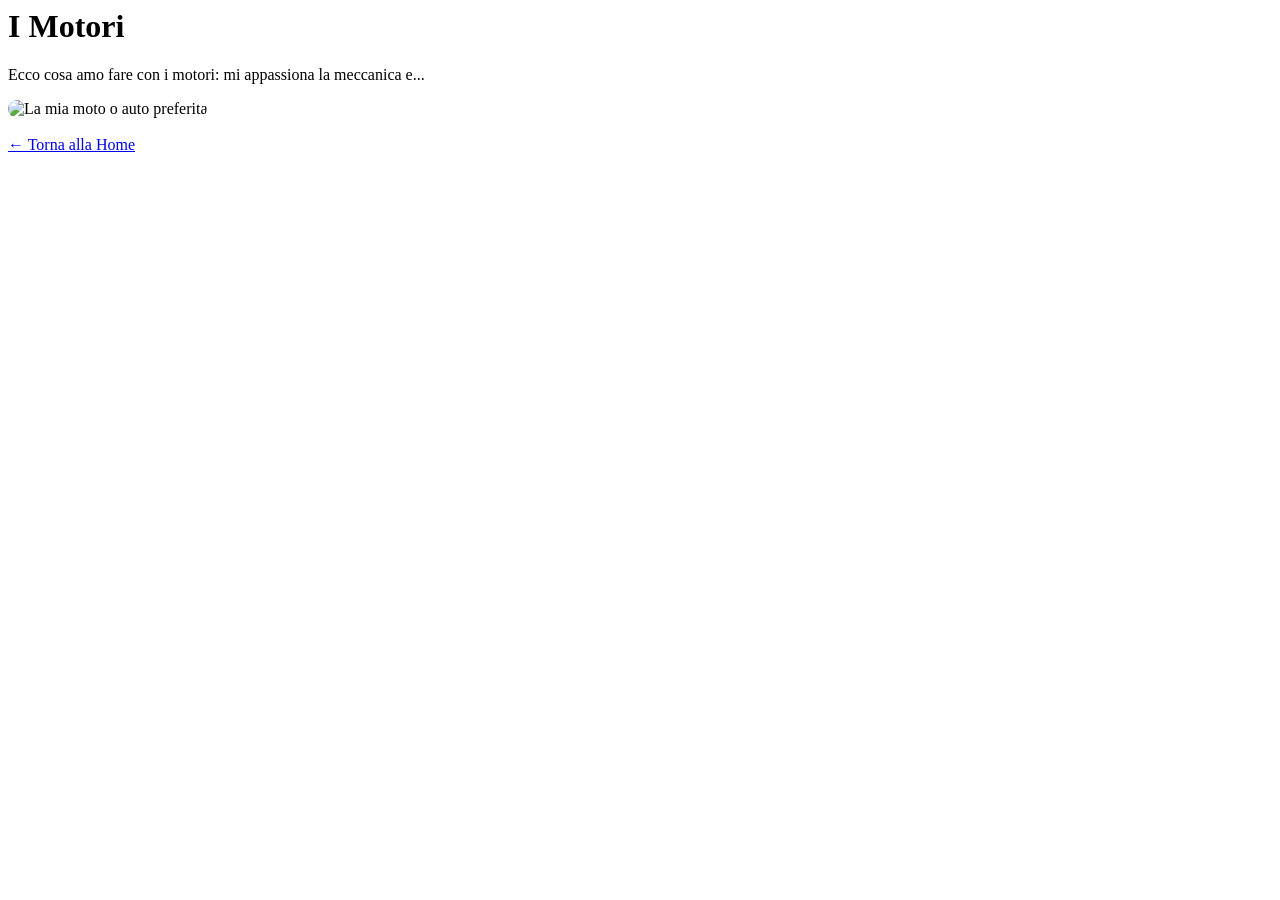
==== motori.html @ 654423bd "Add HTML structure for motors passion page" ====
<html lang="it">
<head>
  <meta charset="UTF-8">
  <title>La mia passione per i motori</title>
  <link rel="stylesheet" href="style.css">
</head>
<body>
  <div class="card">
    <h1>I Motori</h1>
    <p>Ecco cosa amo fare con i motori: mi appassiona la meccanica e...</p>
    
    <!-- Inserisci qui l'immagine (assicurati di caricare la foto nella stessa cartella su GitHub) -->
    <img src="tua-foto.jpg" alt="La mia moto o auto preferita" style="max-width: 100%; border-radius: 10px;">
    
    <br><br>
    <!-- Link per tornare alla home -->
    <a href="index.html">← Torna alla Home</a>
  </div>
</body>
</html>
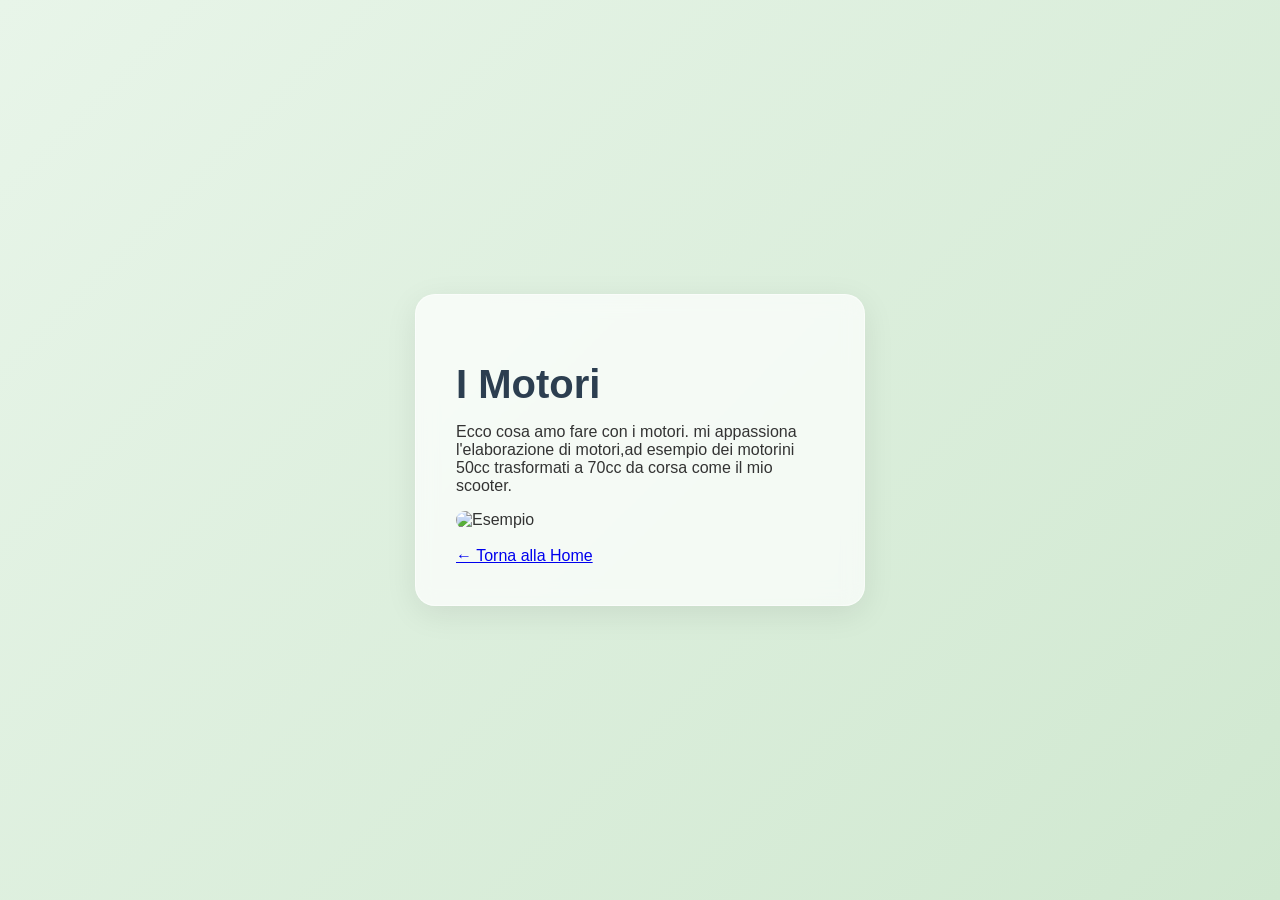
==== commit 7a6a7576: "Update motor description and image in motori.html" ====
--- a/motori.html
+++ b/motori.html
@@ -7,13 +7,10 @@
 <body>
   <div class="card">
     <h1>I Motori</h1>
-    <p>Ecco cosa amo fare con i motori: mi appassiona la meccanica e...</p>
-    
-    <!-- Inserisci qui l'immagine (assicurati di caricare la foto nella stessa cartella su GitHub) -->
-    <img src="tua-foto.jpg" alt="La mia moto o auto preferita" style="max-width: 100%; border-radius: 10px;">
+    <p>Ecco cosa amo fare con i motori. mi appassiona l'elaborazione di motori,ad esempio dei motorini 50cc trasformati a 70cc da corsa come il mio scooter.</p>
+    <img src="Foto.jpg" alt="Esempio" style="max-width: 100%; border-radius: 10px;">
     
     <br><br>
-    <!-- Link per tornare alla home -->
     <a href="index.html">← Torna alla Home</a>
   </div>
 </body>
--- a/style.css
+++ b/style.css
@@ -0,0 +1,31 @@
+body {
+  font-family: 'Segoe UI', Tahoma, Geneva, Verdana, sans-serif;
+  background: linear-gradient(135deg, #e8f5e9, #d0e8d0);
+  color: #333;
+  margin: 0;
+  padding: 0;
+  display: flex;
+  flex-direction: column;
+  align-items: center;
+  justify-content: center;
+  min-height: 100vh;
+}
+
+.card {
+  background: rgba(255, 255, 255, 0.7);
+  backdrop-filter: blur(10px);
+  -webkit-backdrop-filter: blur(10px);
+  padding: 40px;
+  border-radius: 20px;
+  box-shadow: 0 8px 32px rgba(0, 0, 0, 0.08);
+  border: 1px solid rgba(255, 255, 255, 0.5); 
+  max-width: 450px;
+  width: 100%;
+  box-sizing: border-box;
+}
+
+h1 {
+  color: #2c3e50;
+  margin-bottom: 10px;
+  font-size: 2.5em;
+}
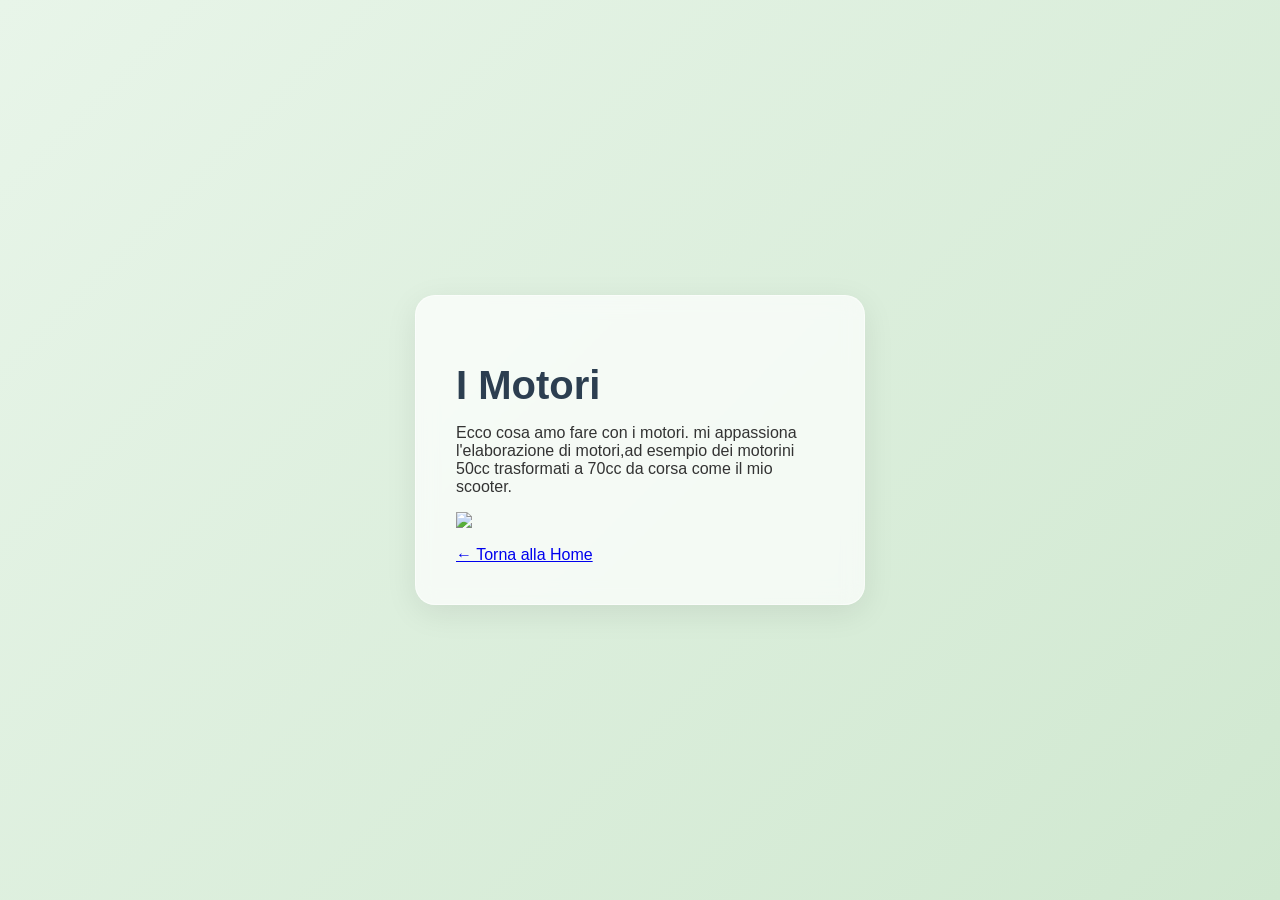
==== commit dc740433: "Update image source in motori.html" ====
--- a/motori.html
+++ b/motori.html
@@ -8,8 +8,7 @@
   <div class="card">
     <h1>I Motori</h1>
     <p>Ecco cosa amo fare con i motori. mi appassiona l'elaborazione di motori,ad esempio dei motorini 50cc trasformati a 70cc da corsa come il mio scooter.</p>
-    <img src="Foto.jpg" alt="Esempio" style="max-width: 100%; border-radius: 10px;">
-    
+  <img src="https://encrypted-tbn0.gstatic.com/images?q=tbn:ANd9GcRTKHkk_Bo3zwfXCZjtjIDDNF-y5zHebi5CCyCtHEpXd0CyS2FbEIMMXo9K&s=10">
     <br><br>
     <a href="index.html">← Torna alla Home</a>
   </div>
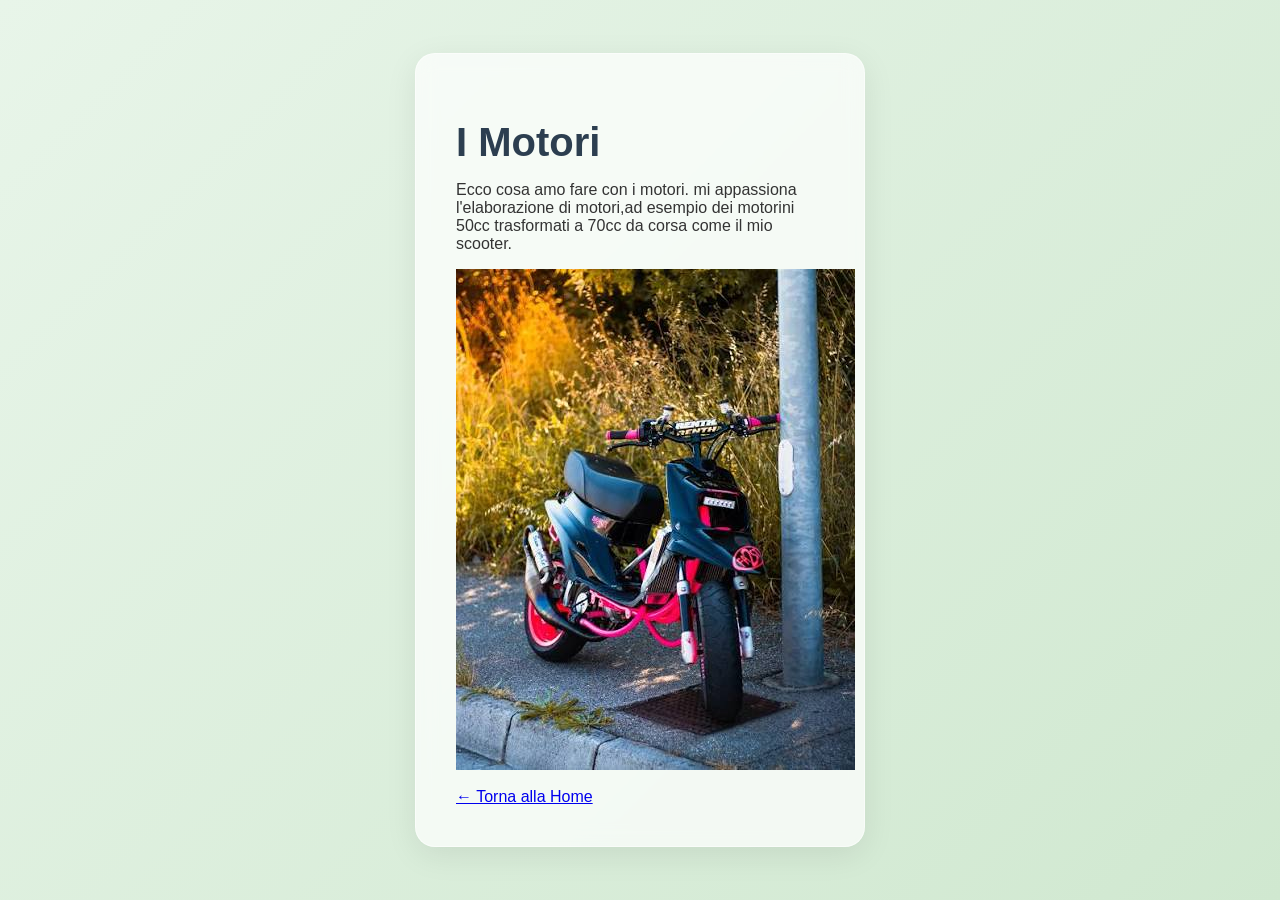
==== commit 0efec284: "Update image source in motori.html Replaced the image source with a local file." ====
--- a/motori.html
+++ b/motori.html
@@ -8,7 +8,7 @@
   <div class="card">
     <h1>I Motori</h1>
     <p>Ecco cosa amo fare con i motori. mi appassiona l'elaborazione di motori,ad esempio dei motorini 50cc trasformati a 70cc da corsa come il mio scooter.</p>
-  <img src="https://encrypted-tbn0.gstatic.com/images?q=tbn:ANd9GcRTKHkk_Bo3zwfXCZjtjIDDNF-y5zHebi5CCyCtHEpXd0CyS2FbEIMMXo9K&s=10">
+  <img src="booster.jpg">
     <br><br>
     <a href="index.html">← Torna alla Home</a>
   </div>
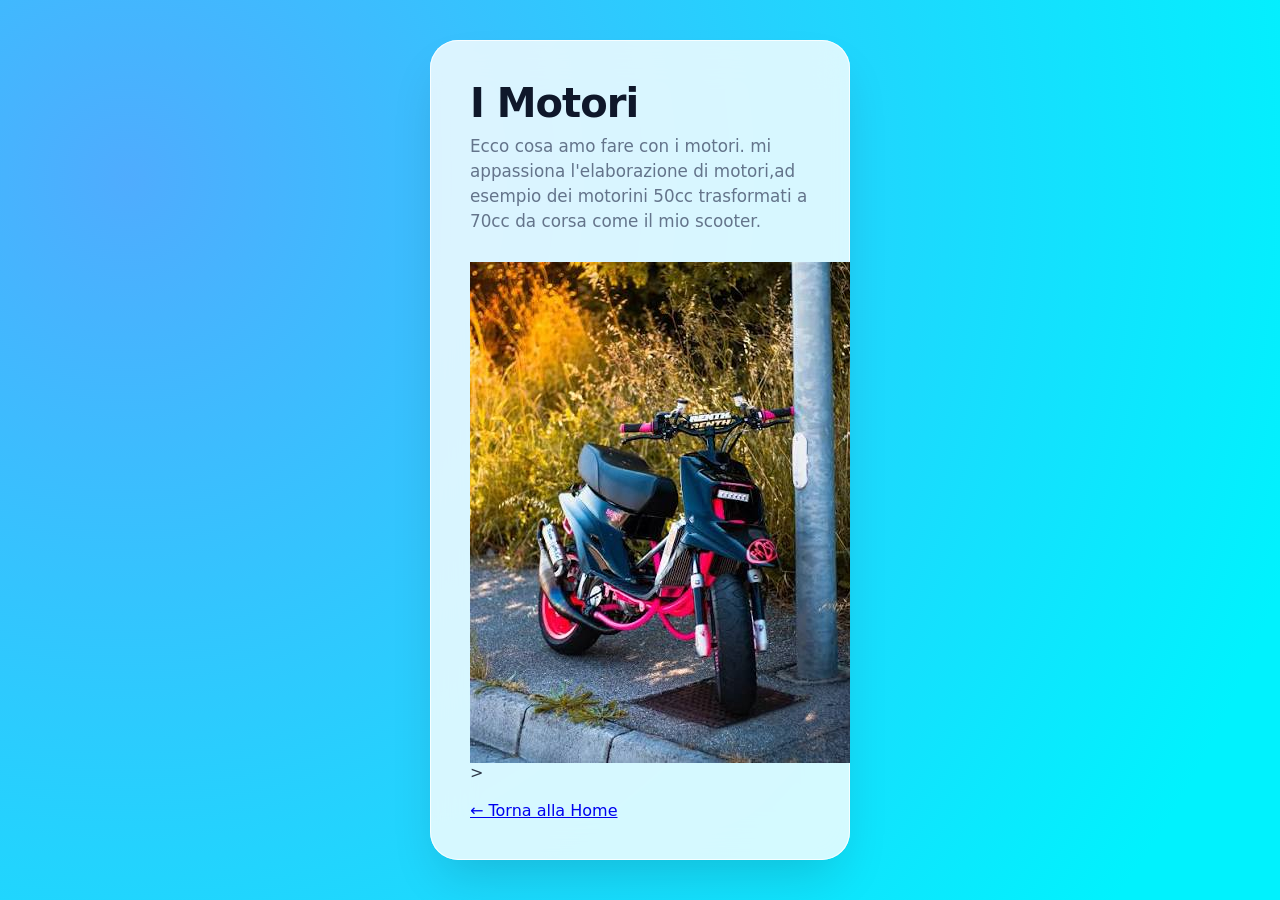
==== commit 1a1e5562: "Add class to image tag in motori.html" ====
--- a/motori.html
+++ b/motori.html
@@ -8,7 +8,7 @@
   <div class="card">
     <h1>I Motori</h1>
     <p>Ecco cosa amo fare con i motori. mi appassiona l'elaborazione di motori,ad esempio dei motorini 50cc trasformati a 70cc da corsa come il mio scooter.</p>
-  <img src="booster.jpg">
+  <img src="booster.jpg"class="card-img">> 
     <br><br>
     <a href="index.html">← Torna alla Home</a>
   </div>
--- a/style.css
+++ b/style.css
@@ -1,31 +1,104 @@
+:root {
+  --primary-color: #0f172a;
+  --accent-color: #00f2fe;
+  --text-main: #2d3748;
+  --text-muted: #64748b;
+  --card-bg: rgba(255, 255, 255, 0.82);
+}
+
 body {
-  font-family: 'Segoe UI', Tahoma, Geneva, Verdana, sans-serif;
-  background: linear-gradient(135deg, #e8f5e9, #d0e8d0);
-  color: #333;
+  font-family: 'Segoe UI', system-ui, -apple-system, sans-serif;
+  background: radial-gradient(circle at 10% 20%, #4facfe 0%, #00f2fe 90%);
+  color: var(--text-main);
   margin: 0;
-  padding: 0;
+  padding: 20px;
   display: flex;
-  flex-direction: column;
   align-items: center;
   justify-content: center;
   min-height: 100vh;
+  box-sizing: border-box;
+}
+.card {
+  position: relative;
+  background: var(--card-bg);
+  backdrop-filter: blur(20px);
+  -webkit-backdrop-filter: blur(20px);
+  padding: 40px;
+  border-radius: 28px;
+  box-shadow: 
+    0 25px 50px -12px rgba(0, 0, 0, 0.15),
+    0 0 0 1px rgba(255, 255, 255, 0.8) inset;
+  max-width: 420px;
+  width: 100%;
+  box-sizing: border-box;
+  transition: transform 0.4s cubic-bezier(0.175, 0.885, 0.32, 1.275), box-shadow 0.4s ease;
+}
+.card {
+  overflow: hidden;
+}
+.card:hover {
+  transform: translateY(-8px) scale(1.01);
+  box-shadow: 
+    0 35px 60px -15px rgba(0, 0, 0, 0.2),
+    0 0 0 1px rgba(255, 255, 255, 1) inset;
+}
+h1 {
+  color: var(--primary-color);
+  margin-top: 0;
+  margin-bottom: 8px;
+  font-size: 2.5em;
+  font-weight: 800;
+  letter-spacing: -1px;
+}
+p {
+  color: var(--text-muted);
+  font-size: 1.05em;
+  line-height: 1.5;
+  margin-top: 0;
+  margin-bottom: 28px;
+}
+h2 {
+  color: var(--primary-color);
+  font-size: 1.3em;
+  font-weight: 700;
+  margin-bottom: 16px;
+  letter-spacing: -0.3px;
+  display: flex;
+  align-items: center;
+}
+ul {
+  list-style: none;
+  padding: 0;
+  margin: 0;
+  display: flex;
+  flex-direction: column;
+  gap: 12px;
 }
 
-.card {
-  background: rgba(255, 255, 255, 0.7);
-  backdrop-filter: blur(10px);
-  -webkit-backdrop-filter: blur(10px);
-  padding: 40px;
-  border-radius: 20px;
-  box-shadow: 0 8px 32px rgba(0, 0, 0, 0.08);
-  border: 1px solid rgba(255, 255, 255, 0.5); 
-  max-width: 450px;
-  width: 100%;
-  box-sizing: border-box;
+ul li {
+  background: rgba(255, 255, 255, 0.6);
+  border: 1px solid rgba(255, 255, 255, 0.8);
+  border-radius: 14px;
+  padding: 14px 18px;
+  font-weight: 600;
+  color: var(--primary-color);
+  transition: all 0.25s ease;
+  display: flex;
+  align-items: center;
 }
 
-h1 {
-  color: #2c3e50;
-  margin-bottom: 10px;
-  font-size: 2.5em;
+ul li:hover {
+  background: #ffffff;
+  transform: translateX(6px);
+  box-shadow: 0 8px 20px rgba(0, 0, 0, 0.06);
 }
+ul li a {
+  color: var(--primary-color);
+  text-decoration: none;
+  width: 100%;
+  display: block;
+}
+
+ul li a:hover {
+  color: #0284c7;
+}
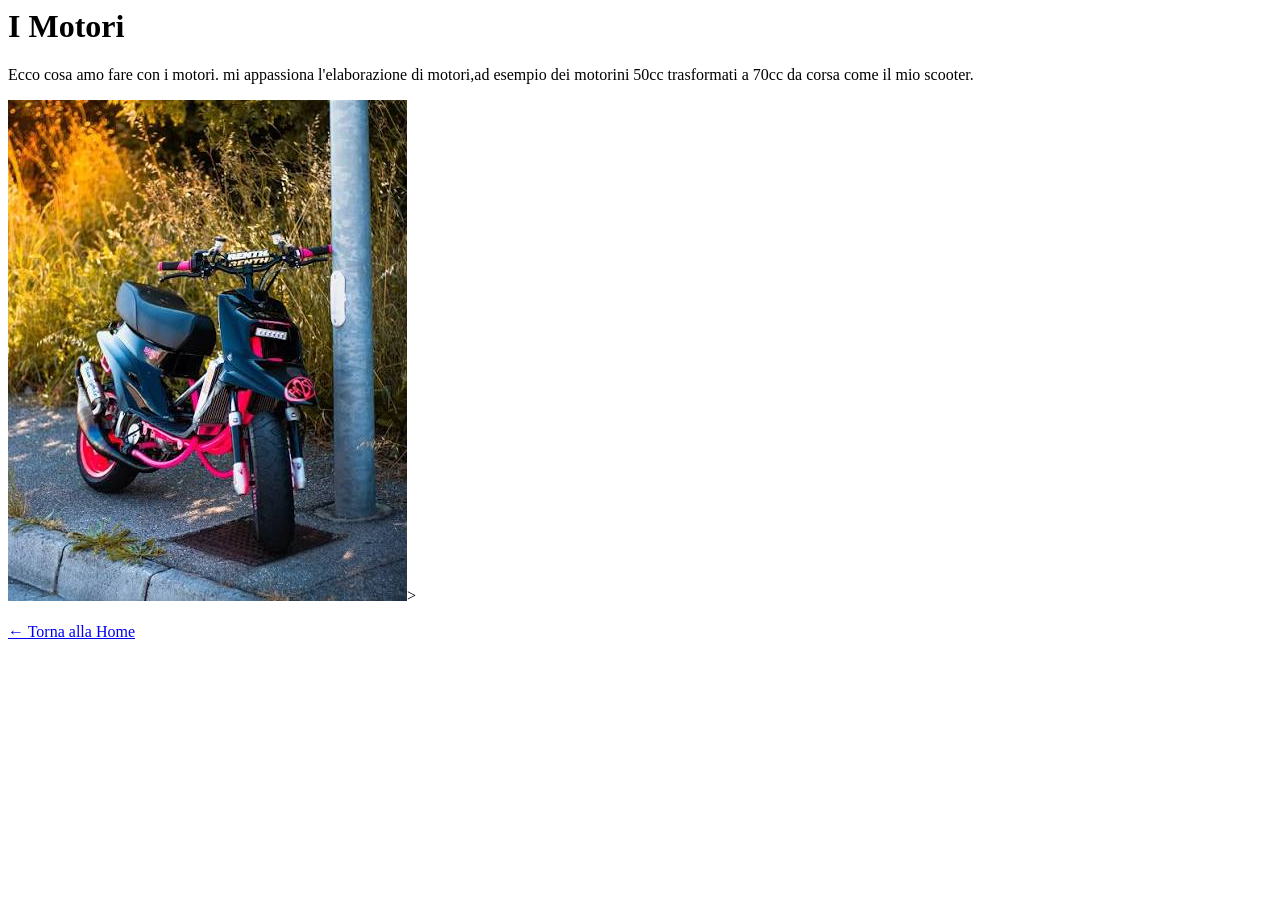
==== commit 46fe7121: "Change stylesheet link from style.css to style.html" ====
--- a/motori.html
+++ b/motori.html
@@ -2,7 +2,7 @@
 <head>
   <meta charset="UTF-8">
   <title>La mia passione per i motori</title>
-  <link rel="stylesheet" href="style.css">
+  <link rel="stylesheet" href="style.html">
 </head>
 <body>
   <div class="card">
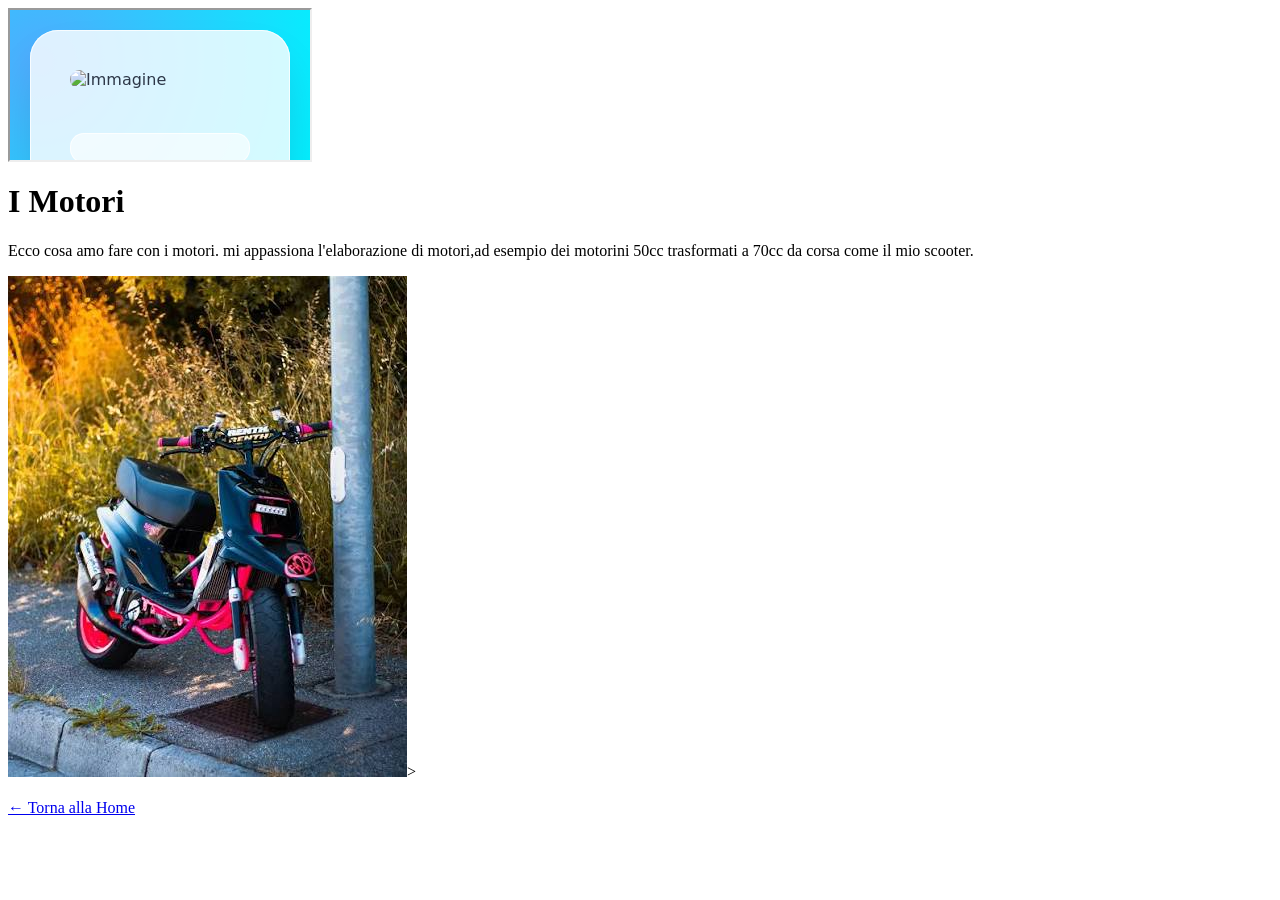
==== commit e245e930: "Change stylesheet link to iframe in motori.html" ====
--- a/motori.html
+++ b/motori.html
@@ -2,7 +2,7 @@
 <head>
   <meta charset="UTF-8">
   <title>La mia passione per i motori</title>
-  <link rel="stylesheet" href="style.html">
+<iframe src="style.html"></iframe>
 </head>
 <body>
   <div class="card">
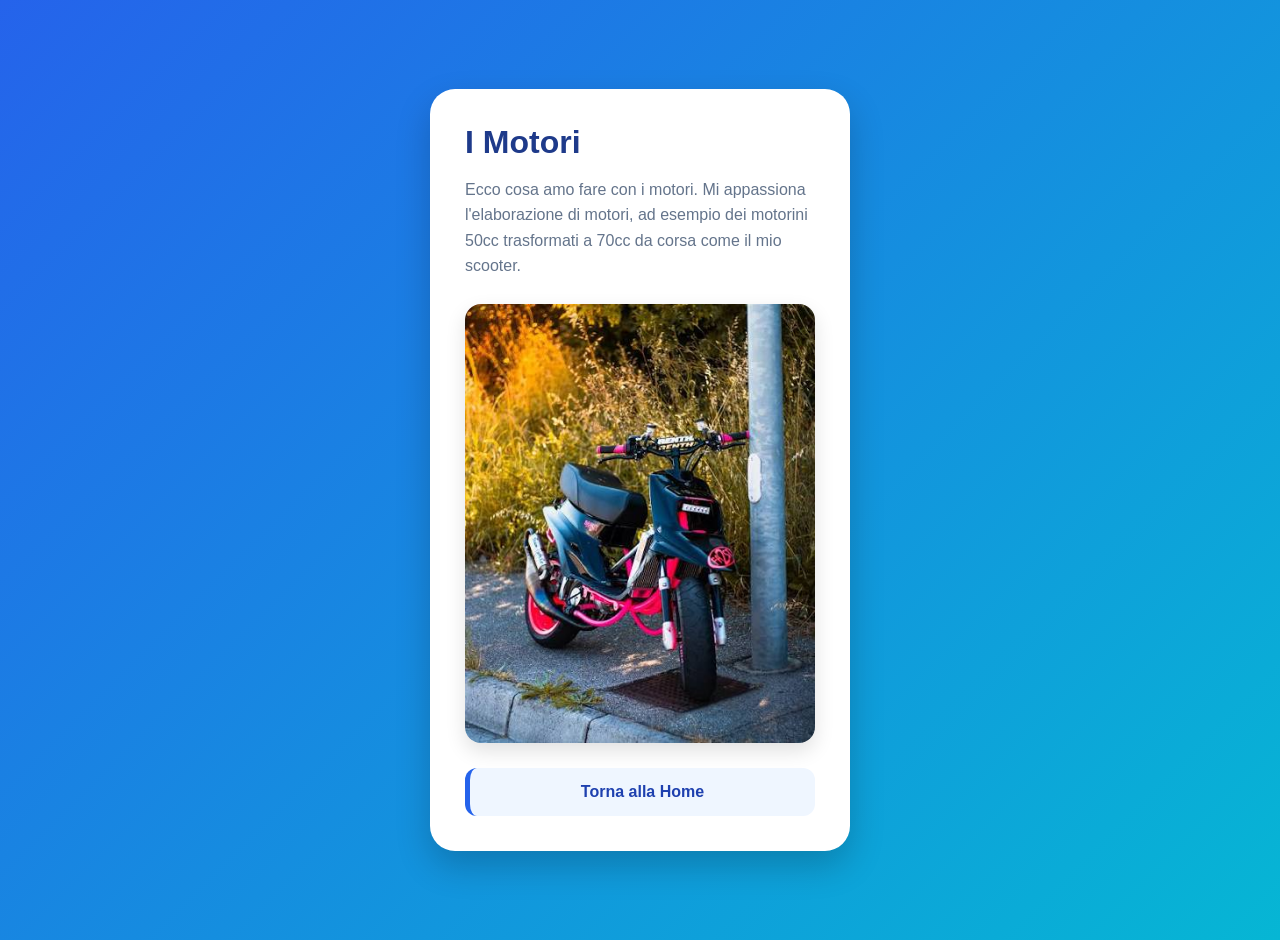
==== commit 9d2373a3: "Refactor motori.html for improved layout and design Updated the HTML structure and styling for bette" ====
--- a/motori.html
+++ b/motori.html
@@ -1,16 +1,68 @@
+
+<!DOCTYPE html>
 <html lang="it">
 <head>
-  <meta charset="UTF-8">
-  <title>La mia passione per i motori</title>
-<iframe src="style.html"></iframe>
+    <meta charset="UTF-8">
+    <title>La mia passione per i motori</title>
 </head>
-<body>
-  <div class="card">
-    <h1>I Motori</h1>
-    <p>Ecco cosa amo fare con i motori. mi appassiona l'elaborazione di motori,ad esempio dei motorini 50cc trasformati a 70cc da corsa come il mio scooter.</p>
-  <img src="booster.jpg"class="card-img">> 
-    <br><br>
-    <a href="index.html">← Torna alla Home</a>
-  </div>
+<body style="
+    font-family: Arial, sans-serif;
+    background: linear-gradient(135deg, #2563eb, #06b6d4);
+    margin: 0;
+    padding: 20px;
+    min-height: 100vh;
+    display: flex;
+    justify-content: center;
+    align-items: center;
+">
+    <div style="
+        background: white;
+        width: 100%;
+        max-width: 420px;
+        padding: 35px;
+        border-radius: 25px;
+        box-sizing: border-box;
+        box-shadow: 0 15px 35px rgba(0,0,0,0.2);
+    ">
+        <h1 style="
+            color: #1e3a8a;
+            font-size: 32px;
+            margin-top: 0;
+            margin-bottom: 10px;
+        ">
+            I Motori
+        </h1>
+        <p style="
+            color: #64748b;
+            font-size: 16px;
+            line-height: 1.6;
+            margin-bottom: 25px;
+        ">
+            Ecco cosa amo fare con i motori. Mi appassiona
+            l'elaborazione di motori, ad esempio dei motorini
+            50cc trasformati a 70cc da corsa come il mio scooter.
+        </p>
+        <img src="booster.jpg" alt="Il mio scooter" style="
+            width: 100%;
+            height: auto;
+            border-radius: 16px;
+            display: block;
+            box-shadow: 0 8px 20px rgba(0,0,0,0.12);
+        ">
+        <a href="index.html" style="
+            display: block;
+            background: #eff6ff;
+            color: #1e40af;
+            text-decoration: none;
+            font-weight: bold;
+            text-align: center;
+            padding: 15px;
+            margin-top: 25px;
+            border-radius: 12px;
+            border-left: 5px solid #2563eb;
+        ">
+            Torna alla Home
+        </a>
+    </div>
 </body>
 </html>
